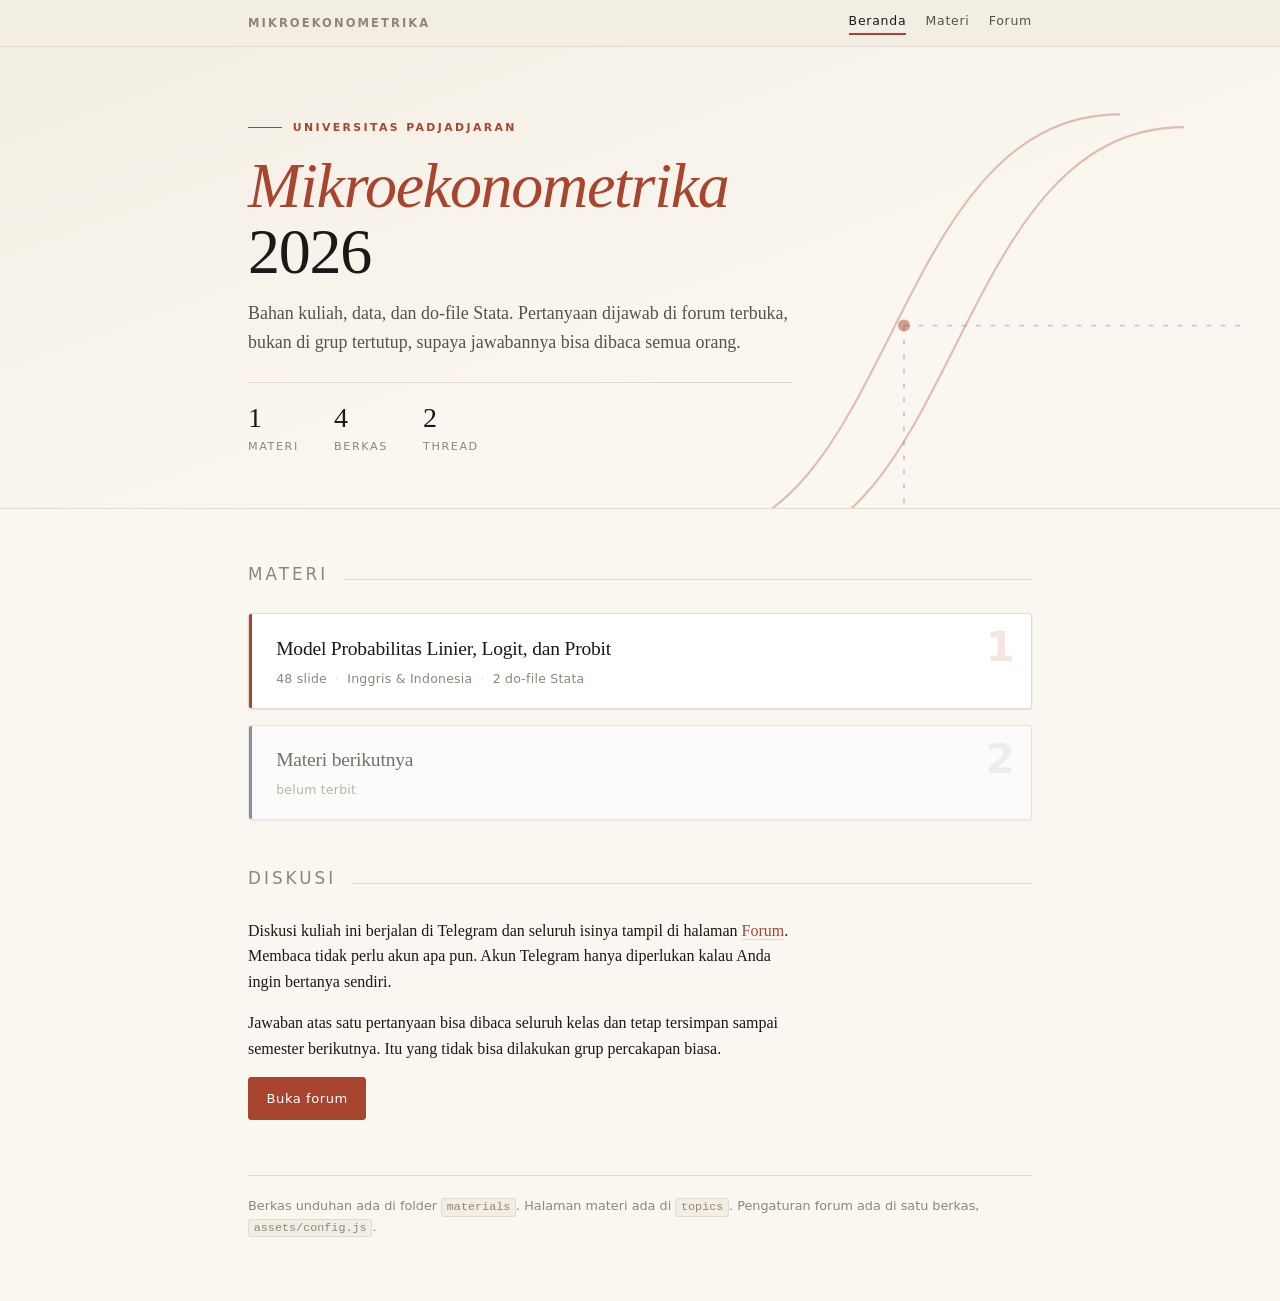
==== index.html @ be831c40 "Course site skeleton with Telegram-backed public forum Static site for GitHub Pages: materials plus " ====
<!DOCTYPE html>
<html lang="id">
<head>
<meta charset="utf-8">
<meta name="viewport" content="width=device-width, initial-scale=1">
<title>Mikroekonometrika 2026</title>
<meta name="description" content="Bahan kuliah dan forum diskusi Mikroekonometrika, Universitas Padjadjaran.">
<!-- TODO after the first deploy: set the real URL and uncomment.
     Telegram uses it to match a shared link to this page.
<link rel="canonical" href="https://anshory1972.github.io/miktrik2026/">
-->
<link rel="stylesheet" href="assets/style.css">
</head>
<body>

<div class="topbar">
  <div class="inner">
    <a class="brand" href="index.html">Mikroekonometrika</a>
    <nav>
      <a href="index.html" aria-current="page">Beranda</a>
      <a href="index.html#materi">Materi</a>
      <a href="forum.html">Forum</a>
    </nav>
  </div>
</div>

<div class="hero">
  <svg class="art" viewBox="0 0 800 420" preserveAspectRatio="xMaxYMid slice" aria-hidden="true">
    <!-- an S-curve, the shape the whole course turns on -->
    <g fill="none" stroke="currentColor" style="color:var(--terra)" stroke-width="1.3" opacity=".32">
      <path d="M430 372 C 560 372, 555 108, 700 108"/>
      <path d="M470 380 C 600 380, 595 116, 740 116"/>
    </g>
    <g fill="none" stroke="currentColor" style="color:var(--indigo)" stroke-width="1.1" opacity=".26">
      <path d="M430 372 L 780 372" stroke-dasharray="3 6"/>
      <path d="M565 240 L 780 240" stroke-dasharray="3 6"/>
      <path d="M565 240 L 565 400" stroke-dasharray="3 6"/>
    </g>
    <g fill="currentColor" style="color:var(--terra)" opacity=".5">
      <circle cx="565" cy="240" r="3.8"/>
    </g>
  </svg>

  <div class="inner">
    <p class="eyebrow">Universitas Padjadjaran</p>
    <h1><em>Mikroekonometrika</em><br>2026</h1>
    <p class="lede">Bahan kuliah, data, dan do-file Stata. Pertanyaan dijawab di forum terbuka, bukan di grup tertutup, supaya jawabannya bisa dibaca semua orang.</p>
    <div class="stats">
      <div class="stat"><span class="n">1</span><span class="l">Materi</span></div>
      <div class="stat"><span class="n">4</span><span class="l">Berkas</span></div>
      <div class="stat"><span class="n">2</span><span class="l">Thread</span></div>
    </div>
  </div>
</div>

<main>

  <div class="section-head" id="materi">
    <h2>Materi</h2><div class="fill"></div>
  </div>

  <ol class="list">

    <li class="card" style="--accent: var(--terra)">
      <a class="hit" href="topics/01-lpm-logit-probit.html">
        <span class="num">1</span>
        <h3>Model Probabilitas Linier, Logit, dan Probit</h3>
        <p class="meta"><span>48 slide</span><span>Inggris &amp; Indonesia</span><span>2 do-file Stata</span></p>
      </a>
    </li>

    <li class="card tbd" style="--accent: var(--indigo)">
      <div class="hit">
        <span class="num">2</span>
        <h3>Materi berikutnya</h3>
        <p class="meta"><span>belum terbit</span></p>
      </div>
    </li>

  </ol>

  <div class="section-head" style="margin-top:2.8rem">
    <h2>Diskusi</h2><div class="fill"></div>
  </div>

  <div class="prose">
    <p>Diskusi kuliah ini berjalan di Telegram dan seluruh isinya tampil di halaman <a href="forum.html">Forum</a>. Membaca tidak perlu akun apa pun. Akun Telegram hanya diperlukan kalau Anda ingin bertanya sendiri.</p>
    <p>Jawaban atas satu pertanyaan bisa dibaca seluruh kelas dan tetap tersimpan sampai semester berikutnya. Itu yang tidak bisa dilakukan grup percakapan biasa.</p>
    <p><a class="btn" href="forum.html">Buka forum</a></p>
  </div>

  <footer>
    Berkas unduhan ada di folder <code>materials</code>. Halaman materi ada di <code>topics</code>.
    Pengaturan forum ada di satu berkas, <code>assets/config.js</code>.
  </footer>

</main>

</body>
</html>
---- assets/style.css ----
/* ==========================================================================
   Mikroekonometrika 2026 - house style
   Palette and typography follow E:\cgetraining\index.html.
   All responsive rules are scoped `@media screen and (...)` so they never
   rewrite the print layout.
   ========================================================================== */

:root {
  --paper:      #faf7f0;
  --paper-2:    #f3eee3;
  --panel:      #ffffff;
  --ink:        #1a1917;
  --ink-soft:   #57534a;
  --ink-faint:  #8d877b;
  --rule:       #e2dacb;
  --terra:      #a8452f;
  --sage:       #4a6b57;
  --indigo:     #3d4d6b;
  --ochre:      #9a7420;
  --shadow:     rgba(60,50,35,.10);
  --shadow-lift:rgba(60,50,35,.18);
}
@media (prefers-color-scheme: dark) {
  :root {
    --paper:     #14130f;
    --paper-2:   #1b1a15;
    --panel:     #211f1a;
    --ink:       #ece7dc;
    --ink-soft:  #b0a99b;
    --ink-faint: #837c6e;
    --rule:      #33302a;
    --terra:     #e08a6c;
    --sage:      #8fc0a0;
    --indigo:    #93a8cc;
    --ochre:     #d9b356;
    --shadow:     rgba(0,0,0,.35);
    --shadow-lift:rgba(0,0,0,.5);
  }
}

* { box-sizing: border-box; }
html { -webkit-text-size-adjust: 100%; }
body {
  margin: 0;
  background: var(--paper);
  color: var(--ink);
  font: 16px/1.6 "Iowan Old Style", "Palatino Linotype", Palatino, "Book Antiqua", Georgia, serif;
  -webkit-font-smoothing: antialiased;
}
img { max-width: 100%; height: auto; }
.sans { font-family: "Avenir Next", Corbel, "Segoe UI", system-ui, sans-serif; }

/* ---------- nav (room for more menus later) ---------- */
.topbar {
  border-bottom: 1px solid var(--rule);
  background: var(--paper-2);
}
.topbar .inner {
  max-width: 52rem; margin: 0 auto;
  padding: .7rem 1.5rem;
  display: flex; align-items: center; gap: 1.4rem; flex-wrap: wrap;
}
.topbar .brand {
  font-family: "Avenir Next", Corbel, "Segoe UI", system-ui, sans-serif;
  font-size: .72rem; font-weight: 600;
  text-transform: uppercase; letter-spacing: .18em;
  color: var(--ink-faint); text-decoration: none;
  margin-right: auto;
}
.topbar .brand:hover { color: var(--terra); }
.topbar nav { display: flex; gap: 1.2rem; flex-wrap: wrap; }
.topbar nav a {
  font-family: "Avenir Next", Corbel, "Segoe UI", system-ui, sans-serif;
  font-size: .78rem; letter-spacing: .06em;
  color: var(--ink-soft); text-decoration: none;
  padding-bottom: 2px; border-bottom: 2px solid transparent;
}
.topbar nav a:hover { color: var(--terra); }
.topbar nav a[aria-current="page"] { color: var(--ink); border-bottom-color: var(--terra); }

/* ---------- hero ---------- */
.hero {
  position: relative;
  overflow: hidden;
  background: linear-gradient(160deg, var(--paper-2) 0%, var(--paper) 62%);
  border-bottom: 1px solid var(--rule);
}
.hero svg.art {
  position: absolute; inset: 0;
  width: 100%; height: 100%;
  pointer-events: none;
}
.hero .inner {
  position: relative;
  max-width: 52rem; margin: 0 auto;
  padding: 4.5rem 1.5rem 3.2rem;
}
.hero.compact .inner { padding: 2.8rem 1.5rem 2.2rem; }

.eyebrow {
  font-family: "Avenir Next", Corbel, "Segoe UI", system-ui, sans-serif;
  text-transform: uppercase; letter-spacing: .22em;
  font-size: .68rem; font-weight: 600;
  color: var(--terra);
  margin: 0 0 1rem;
}
.eyebrow::before {
  content: ""; display: inline-block;
  width: 2.1rem; height: 1px; background: var(--terra);
  vertical-align: .28em; margin-right: .7rem;
}

h1 {
  font-size: clamp(2.4rem, 7vw, 4rem);
  line-height: 1.03;
  font-weight: 400;
  letter-spacing: -.02em;
  margin: 0 0 .9rem;
}
.hero.compact h1 { font-size: clamp(1.9rem, 5vw, 2.9rem); }
h1 em { font-style: italic; color: var(--terra); }

.lede {
  font-size: 1.12rem;
  color: var(--ink-soft);
  max-width: 34rem;
  margin: 0 0 1.6rem;
}
.stats {
  display: flex; flex-wrap: wrap; gap: 2.2rem;
  padding-top: 1.3rem;
  border-top: 1px solid var(--rule);
  max-width: 34rem;
}
.stat .n { display: block; font-size: 1.75rem; line-height: 1; color: var(--ink); }
.stat .l {
  font-family: "Avenir Next", Corbel, "Segoe UI", system-ui, sans-serif;
  font-size: .7rem; text-transform: uppercase; letter-spacing: .14em;
  color: var(--ink-faint);
}

/* ---------- layout ---------- */
main { max-width: 52rem; margin: 0 auto; padding: 3.2rem 1.5rem 4rem; }

.section-head { display: flex; align-items: baseline; gap: 1rem; margin: 0 0 1.6rem; }
.section-head h2 {
  font-size: 1.05rem; font-weight: 400; margin: 0;
  font-family: "Avenir Next", Corbel, "Segoe UI", system-ui, sans-serif;
  text-transform: uppercase; letter-spacing: .18em;
  color: var(--ink-faint);
  white-space: nowrap;
}
.section-head .fill { flex: 1; height: 1px; background: var(--rule); }

ol.list, ul.list { list-style: none; margin: 0; padding: 0; }

/* ---------- cards ---------- */
.card {
  position: relative;
  background: var(--panel);
  border: 1px solid var(--rule);
  border-radius: 3px;
  margin-bottom: 1rem;
  box-shadow: 0 1px 2px var(--shadow);
  transition: transform .18s ease, box-shadow .18s ease, border-color .18s ease;
  overflow: hidden;
}
.card::before {
  content: ""; position: absolute; left: 0; top: 0; bottom: 0;
  width: 3px; background: var(--accent, var(--terra));
  transition: width .18s ease;
}
.card:hover { transform: translateY(-2px); box-shadow: 0 8px 22px var(--shadow-lift); border-color: var(--accent, var(--terra)); }
.card:hover::before { width: 6px; }
.card a.hit, .card div.hit { display: block; padding: 1.15rem 1.5rem 1.2rem 1.7rem; text-decoration: none; color: inherit; }
.card .num {
  position: absolute; right: 1.1rem; top: .75rem;
  font-family: "Avenir Next", Corbel, "Segoe UI", system-ui, sans-serif;
  font-size: 2.6rem; font-weight: 700; line-height: 1;
  color: var(--accent, var(--terra));
  opacity: .13; letter-spacing: -.03em; pointer-events: none;
}
.card h3 { font-size: 1.22rem; font-weight: 400; margin: 0 0 .3rem; letter-spacing: -.01em; }
.card a.hit:hover h3 { color: var(--accent, var(--terra)); }
.card .place { color: var(--accent, var(--terra)); font-style: italic; }

/* a card with nothing published behind it yet */
.card.tbd { opacity: .6; }
.card.tbd:hover { transform: none; box-shadow: 0 1px 2px var(--shadow); border-color: var(--rule); }
.card.tbd:hover::before { width: 3px; }

.meta {
  font-family: "Avenir Next", Corbel, "Segoe UI", system-ui, sans-serif;
  font-size: .78rem; color: var(--ink-faint);
  letter-spacing: .02em; margin: 0;
}
.meta span + span::before { content: "\00b7"; margin: 0 .5rem; color: var(--rule); }

/* ---------- prose ---------- */
.prose { max-width: 34rem; }
.prose p { margin: 0 0 1rem; }
.prose h3 { font-weight: 400; font-size: 1.3rem; margin: 2rem 0 .6rem; letter-spacing: -.01em; }
.prose ol, .prose ul { padding-left: 1.3rem; margin: 0 0 1rem; }
.prose li { margin-bottom: .45rem; }
.prose a { color: var(--terra); text-decoration: none; border-bottom: 1px solid var(--rule); }
.prose a:hover { border-bottom-color: var(--terra); }

/* ---------- download rows ---------- */
ul.files { list-style: none; margin: 0; padding: 0; }
ul.files li { border-bottom: 1px solid var(--rule); }
ul.files li:first-child { border-top: 1px solid var(--rule); }
ul.files a {
  display: flex; align-items: baseline; gap: .8rem; flex-wrap: wrap;
  padding: .85rem .2rem; text-decoration: none; color: inherit;
}
ul.files a:hover { background: var(--paper-2); }
ul.files .name { flex: 1 1 14rem; min-width: 0; }
ul.files a:hover .name { color: var(--terra); }
ul.files .tag {
  font-family: "Avenir Next", Corbel, "Segoe UI", system-ui, sans-serif;
  font-size: .68rem; text-transform: uppercase; letter-spacing: .12em;
  color: var(--ink-faint); white-space: nowrap;
}

.pill {
  display: inline-block;
  font-family: "Avenir Next", Corbel, "Segoe UI", system-ui, sans-serif;
  font-size: .72rem; letter-spacing: .08em; text-transform: uppercase;
  border: 1px solid var(--rule); border-radius: 999px;
  padding: .28rem .75rem; margin: 0 .4rem .4rem 0;
  color: var(--ink-soft);
}

/* ---------- discussion block ---------- */
.discuss {
  background: var(--panel);
  border: 1px solid var(--rule);
  border-radius: 3px;
  padding: 1.4rem 1.5rem 1.5rem;
  box-shadow: 0 1px 2px var(--shadow);
  margin-bottom: 1.2rem;
}
.discuss h3 {
  font-weight: 400; font-size: 1.18rem; margin: 0 0 .4rem;
  letter-spacing: -.01em;
}
.discuss p.intro { margin: 0 0 1rem; color: var(--ink-soft); max-width: 34rem; }
.discuss .frame { min-height: 3rem; }
/* Telegram injects its own iframe; keep it inside the box at every width */
.discuss .frame iframe { max-width: 100% !important; width: 100% !important; border: 0; }

.notice {
  font-family: "Avenir Next", Corbel, "Segoe UI", system-ui, sans-serif;
  font-size: .85rem; line-height: 1.55; color: var(--ink-soft);
  border-left: 3px solid var(--ochre);
  background: var(--paper-2);
  padding: .8rem 1rem;
  border-radius: 0 3px 3px 0;
}
.notice strong { color: var(--ink); }
.notice code { font-size: .88em; }
.notice a { color: var(--terra); }

/* NOTE ON SPECIFICITY. `.prose a` is (0,1,1) and would beat a bare `.btn`
   (0,1,0), painting the label terracotta on a terracotta ground - an
   invisible button. Every button rule therefore repeats the `a` element so
   it matches at (0,1,1) or higher and wins on source order. */
a.btn, .prose a.btn {
  display: inline-block;
  font-family: "Avenir Next", Corbel, "Segoe UI", system-ui, sans-serif;
  font-size: .82rem; letter-spacing: .04em;
  text-decoration: none;
  color: #fff; background: var(--terra);
  border: 1px solid var(--terra);
  border-radius: 3px; padding: .62rem 1.1rem;
  margin: 0 .4rem .4rem 0;
}
a.btn:hover, .prose a.btn:hover { filter: brightness(1.08); border-color: var(--terra); }
a.btn.ghost, .prose a.btn.ghost { background: transparent; color: var(--terra); border-color: var(--rule); }
a.btn.ghost:hover, .prose a.btn.ghost:hover { border-color: var(--terra); filter: none; }

/* In dark mode --terra becomes a light salmon, so white label text loses
   contrast. Flip the label to near-black instead. Declared after the rules
   above so it wins at equal specificity. */
@media (prefers-color-scheme: dark) {
  a.btn, .prose a.btn { color: #14130f; }
  a.btn.ghost, .prose a.btn.ghost { color: var(--terra); }
}

/* ---------- footer ---------- */
footer {
  border-top: 1px solid var(--rule);
  margin-top: 3rem; padding-top: 1.3rem;
  font-family: "Avenir Next", Corbel, "Segoe UI", system-ui, sans-serif;
  font-size: .8rem; color: var(--ink-faint);
}
footer a { color: var(--ink-soft); }
code {
  font-family: Consolas, "SF Mono", monospace; font-size: .92em;
  background: var(--paper-2); border: 1px solid var(--rule);
  border-radius: 3px; padding: .1em .4em;
}

/* anything genuinely wide scrolls inside itself instead of widening the page */
.wide { display: block; width: max-content; max-width: 100%; overflow-x: auto; }

@media (prefers-reduced-motion: reduce) {
  .card { transition: none; }
}

/* Scoped to screen so print is untouched. */
@media screen and (max-width: 34rem) {
  .hero .inner { padding-top: 2.6rem; }
  .hero svg.art { opacity: .5; }
  .card .num { display: none; }
  .card a.hit, .card div.hit { padding-right: 1.2rem; }
  .stats { gap: 1.4rem; }
  main { padding: 2.4rem 1.1rem 3rem; }
  .discuss { padding: 1.1rem 1.1rem 1.2rem; }
  .topbar .inner { padding: .6rem 1.1rem; gap: 1rem; }
}
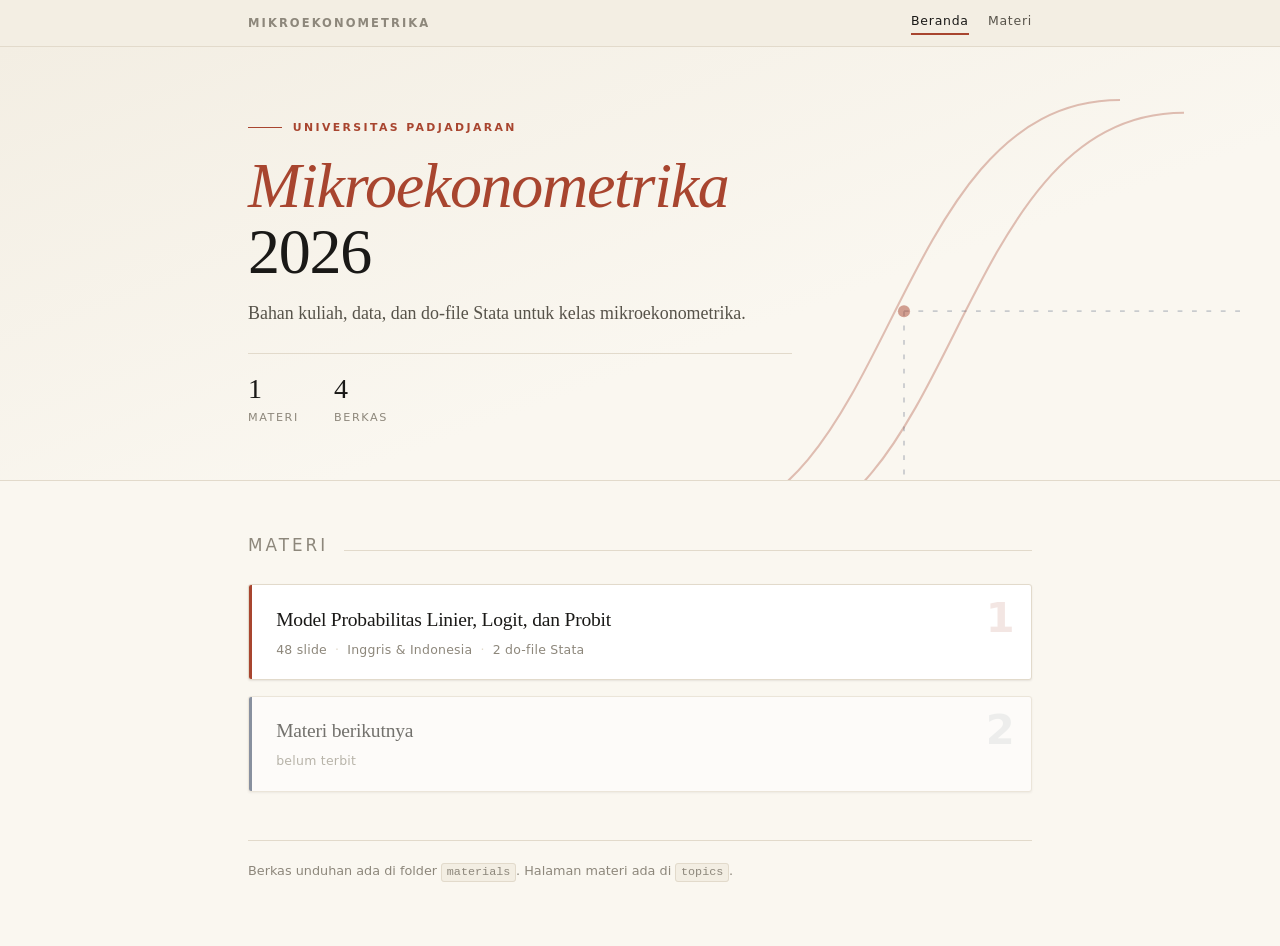
==== commit 6b643837: "Remove the Telegram discussion forum Removed at the author's request. The setup was too fragile to k" ====
--- a/index.html
+++ b/index.html
@@ -4,11 +4,8 @@
 <meta charset="utf-8">
 <meta name="viewport" content="width=device-width, initial-scale=1">
 <title>Mikroekonometrika 2026</title>
-<meta name="description" content="Bahan kuliah dan forum diskusi Mikroekonometrika, Universitas Padjadjaran.">
-<!-- TODO after the first deploy: set the real URL and uncomment.
-     Telegram uses it to match a shared link to this page.
+<meta name="description" content="Bahan kuliah Mikroekonometrika, Universitas Padjadjaran.">
 <link rel="canonical" href="https://anshory1972.github.io/miktrik2026/">
--->
 <link rel="stylesheet" href="assets/style.css">
 </head>
 <body>
@@ -19,7 +16,6 @@
     <nav>
       <a href="index.html" aria-current="page">Beranda</a>
       <a href="index.html#materi">Materi</a>
-      <a href="forum.html">Forum</a>
     </nav>
   </div>
 </div>
@@ -44,11 +40,10 @@
   <div class="inner">
     <p class="eyebrow">Universitas Padjadjaran</p>
     <h1><em>Mikroekonometrika</em><br>2026</h1>
-    <p class="lede">Bahan kuliah, data, dan do-file Stata. Pertanyaan dijawab di forum terbuka, bukan di grup tertutup, supaya jawabannya bisa dibaca semua orang.</p>
+    <p class="lede">Bahan kuliah, data, dan do-file Stata untuk kelas mikroekonometrika.</p>
     <div class="stats">
       <div class="stat"><span class="n">1</span><span class="l">Materi</span></div>
       <div class="stat"><span class="n">4</span><span class="l">Berkas</span></div>
-      <div class="stat"><span class="n">2</span><span class="l">Thread</span></div>
     </div>
   </div>
 </div>
@@ -79,19 +74,8 @@
 
   </ol>
 
-  <div class="section-head" style="margin-top:2.8rem">
-    <h2>Diskusi</h2><div class="fill"></div>
-  </div>
-
-  <div class="prose">
-    <p>Diskusi kuliah ini berjalan di Telegram dan seluruh isinya tampil di halaman <a href="forum.html">Forum</a>. Membaca tidak perlu akun apa pun. Akun Telegram hanya diperlukan kalau Anda ingin bertanya sendiri.</p>
-    <p>Jawaban atas satu pertanyaan bisa dibaca seluruh kelas dan tetap tersimpan sampai semester berikutnya. Itu yang tidak bisa dilakukan grup percakapan biasa.</p>
-    <p><a class="btn" href="forum.html">Buka forum</a></p>
-  </div>
-
   <footer>
     Berkas unduhan ada di folder <code>materials</code>. Halaman materi ada di <code>topics</code>.
-    Pengaturan forum ada di satu berkas, <code>assets/config.js</code>.
   </footer>
 
 </main>
--- a/assets/style.css
+++ b/assets/style.css
@@ -231,24 +231,6 @@
   color: var(--ink-soft);
 }
 
-/* ---------- discussion block ---------- */
-.discuss {
-  background: var(--panel);
-  border: 1px solid var(--rule);
-  border-radius: 3px;
-  padding: 1.4rem 1.5rem 1.5rem;
-  box-shadow: 0 1px 2px var(--shadow);
-  margin-bottom: 1.2rem;
-}
-.discuss h3 {
-  font-weight: 400; font-size: 1.18rem; margin: 0 0 .4rem;
-  letter-spacing: -.01em;
-}
-.discuss p.intro { margin: 0 0 1rem; color: var(--ink-soft); max-width: 34rem; }
-.discuss .frame { min-height: 3rem; }
-/* Telegram injects its own iframe; keep it inside the box at every width */
-.discuss .frame iframe { max-width: 100% !important; width: 100% !important; border: 0; }
-
 .notice {
   font-family: "Avenir Next", Corbel, "Segoe UI", system-ui, sans-serif;
   font-size: .85rem; line-height: 1.55; color: var(--ink-soft);
@@ -316,6 +298,5 @@
   .card a.hit, .card div.hit { padding-right: 1.2rem; }
   .stats { gap: 1.4rem; }
   main { padding: 2.4rem 1.1rem 3rem; }
-  .discuss { padding: 1.1rem 1.1rem 1.2rem; }
   .topbar .inner { padding: .6rem 1.1rem; gap: 1rem; }
 }
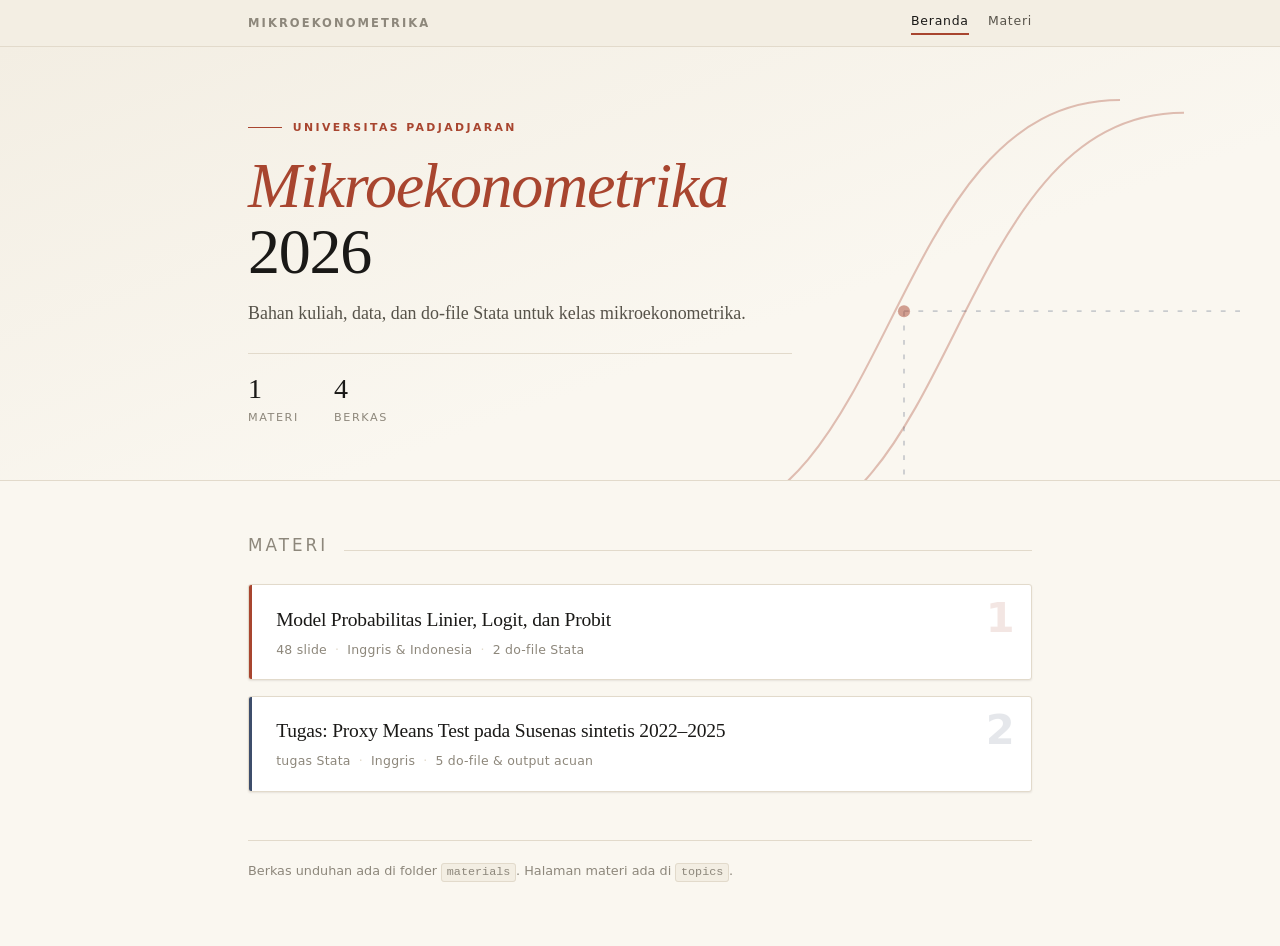
==== commit 3f04dcd6: "Add the PMT assignment on synthetic Susenas 2022-2025 Topic page 02 with the data package layout, th" ====
--- a/index.html
+++ b/index.html
@@ -64,12 +64,12 @@
       </a>
     </li>
 
-    <li class="card tbd" style="--accent: var(--indigo)">
-      <div class="hit">
+    <li class="card" style="--accent: var(--indigo)">
+      <a class="hit" href="topics/02-pmt-assignment.html">
         <span class="num">2</span>
-        <h3>Materi berikutnya</h3>
-        <p class="meta"><span>belum terbit</span></p>
-      </div>
+        <h3>Tugas: Proxy Means Test pada Susenas sintetis 2022&ndash;2025</h3>
+        <p class="meta"><span>tugas Stata</span><span>Inggris</span><span>5 do-file &amp; output acuan</span></p>
+      </a>
     </li>
 
   </ol>
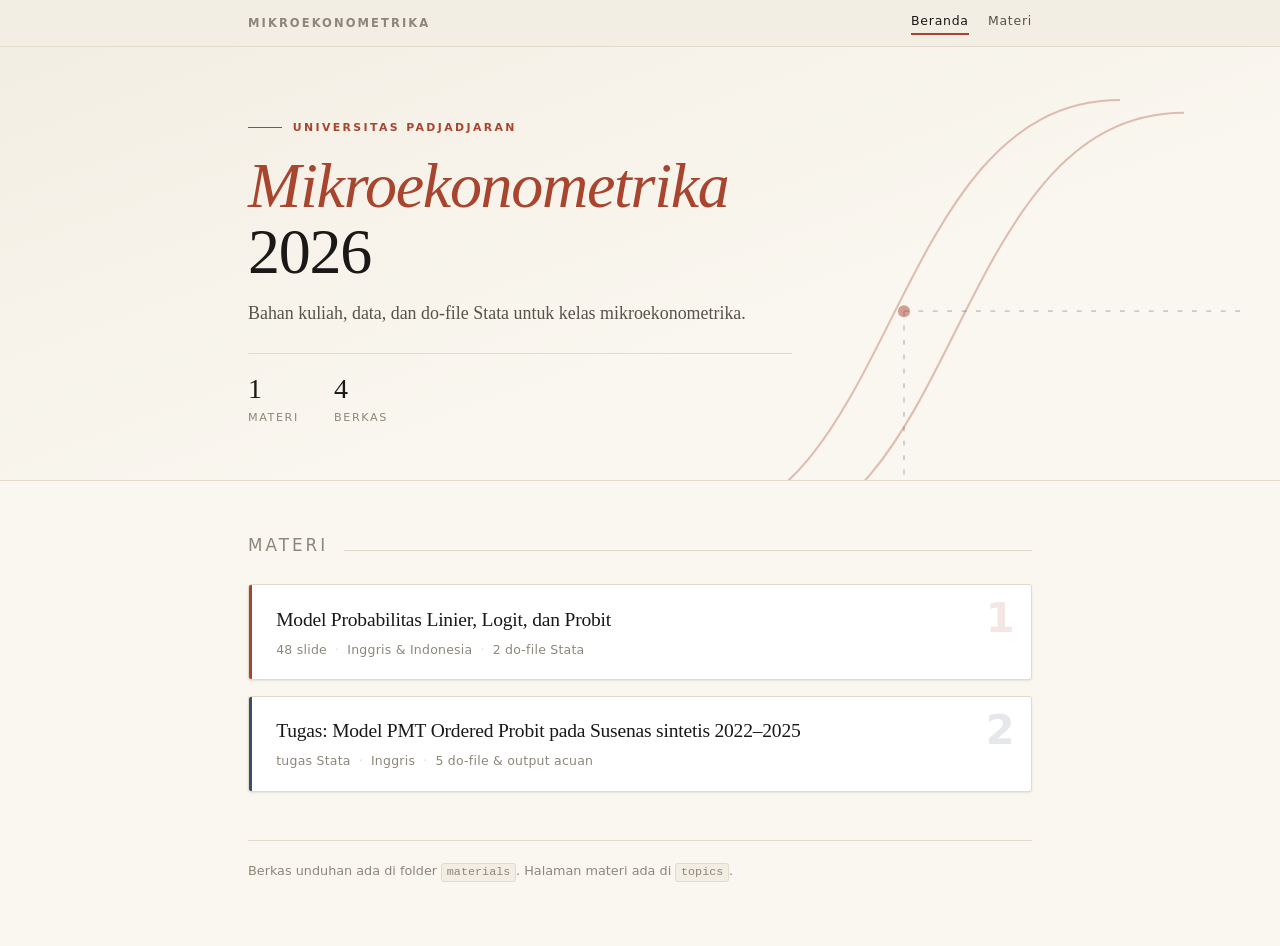
==== commit 1e0c33be: "Retitle topic 02: An Ordered Probit PMT Model Co-Authored-By: Claude Fable 5.1 <noreply@anthropic.co" ====
--- a/index.html
+++ b/index.html
@@ -67,7 +67,7 @@
     <li class="card" style="--accent: var(--indigo)">
       <a class="hit" href="topics/02-pmt-assignment.html">
         <span class="num">2</span>
-        <h3>Tugas: Proxy Means Test pada Susenas sintetis 2022&ndash;2025</h3>
+        <h3>Tugas: Model PMT Ordered Probit pada Susenas sintetis 2022&ndash;2025</h3>
         <p class="meta"><span>tugas Stata</span><span>Inggris</span><span>5 do-file &amp; output acuan</span></p>
       </a>
     </li>
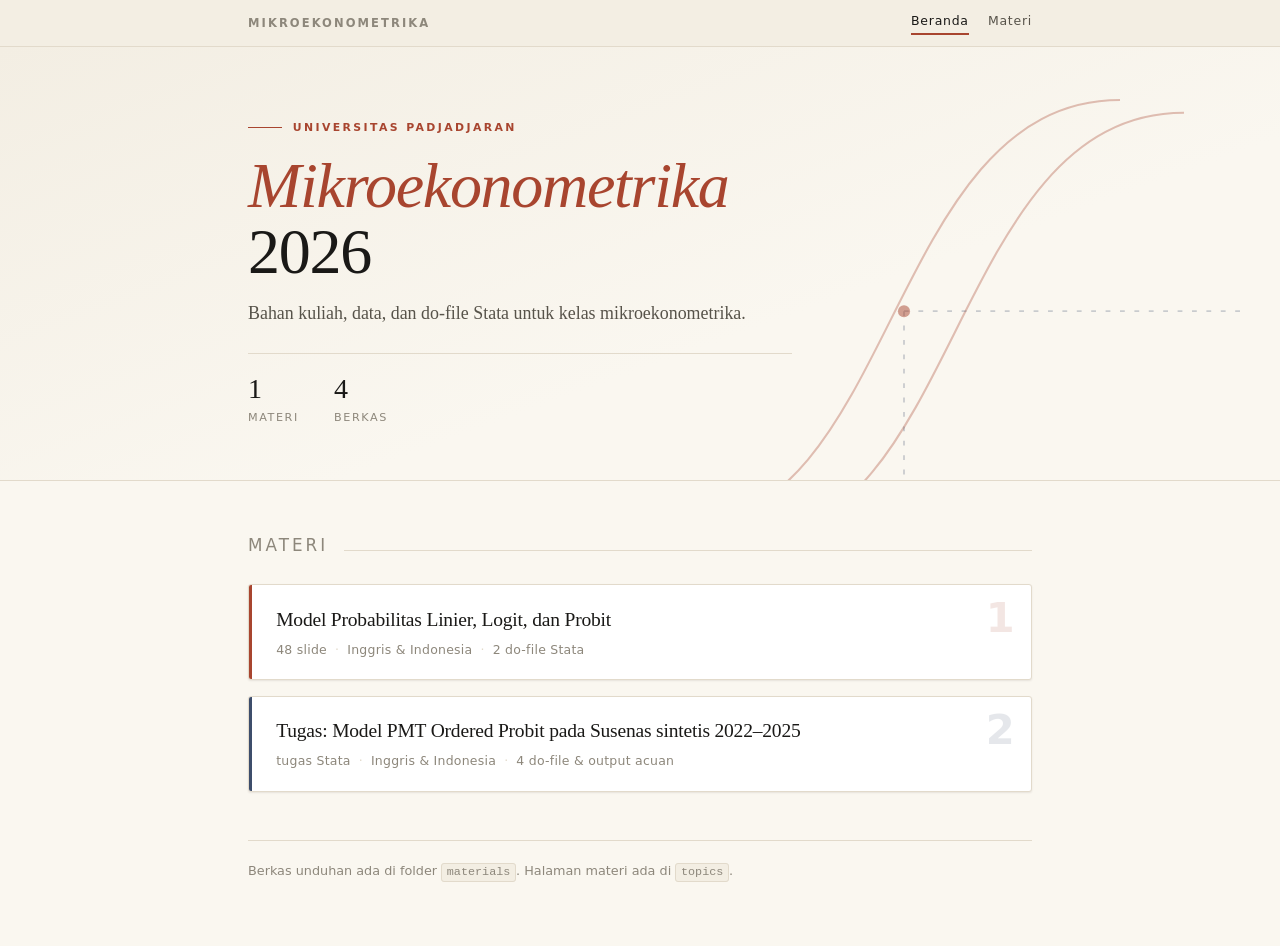
==== commit 2436ec2c: "PMT assignment page in Indonesian, with a language switch on both pages Co-Authored-By: Claude Fable" ====
--- a/index.html
+++ b/index.html
@@ -68,7 +68,7 @@
       <a class="hit" href="topics/02-pmt-assignment.html">
         <span class="num">2</span>
         <h3>Tugas: Model PMT Ordered Probit pada Susenas sintetis 2022&ndash;2025</h3>
-        <p class="meta"><span>tugas Stata</span><span>Inggris</span><span>5 do-file &amp; output acuan</span></p>
+        <p class="meta"><span>tugas Stata</span><span>Inggris &amp; Indonesia</span><span>4 do-file &amp; output acuan</span></p>
       </a>
     </li>
 
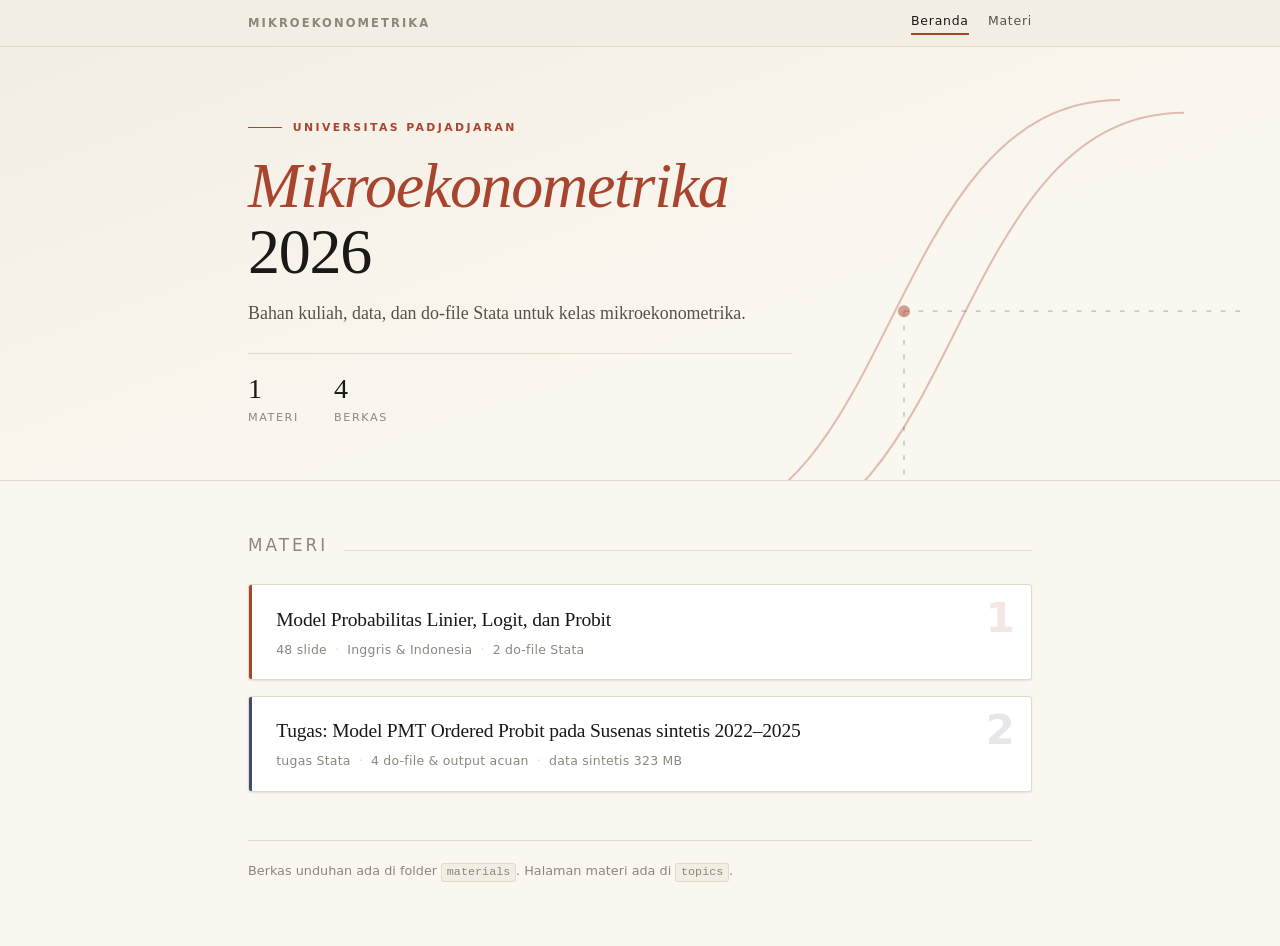
==== commit b831854a: "PMT assignment: Indonesian page only; reference output also as PDF Co-Authored-By: Claude Fable 5.1 " ====
--- a/index.html
+++ b/index.html
@@ -68,7 +68,7 @@
       <a class="hit" href="topics/02-pmt-assignment.html">
         <span class="num">2</span>
         <h3>Tugas: Model PMT Ordered Probit pada Susenas sintetis 2022&ndash;2025</h3>
-        <p class="meta"><span>tugas Stata</span><span>Inggris &amp; Indonesia</span><span>4 do-file &amp; output acuan</span></p>
+        <p class="meta"><span>tugas Stata</span><span>4 do-file &amp; output acuan</span><span>data sintetis 323 MB</span></p>
       </a>
     </li>
 
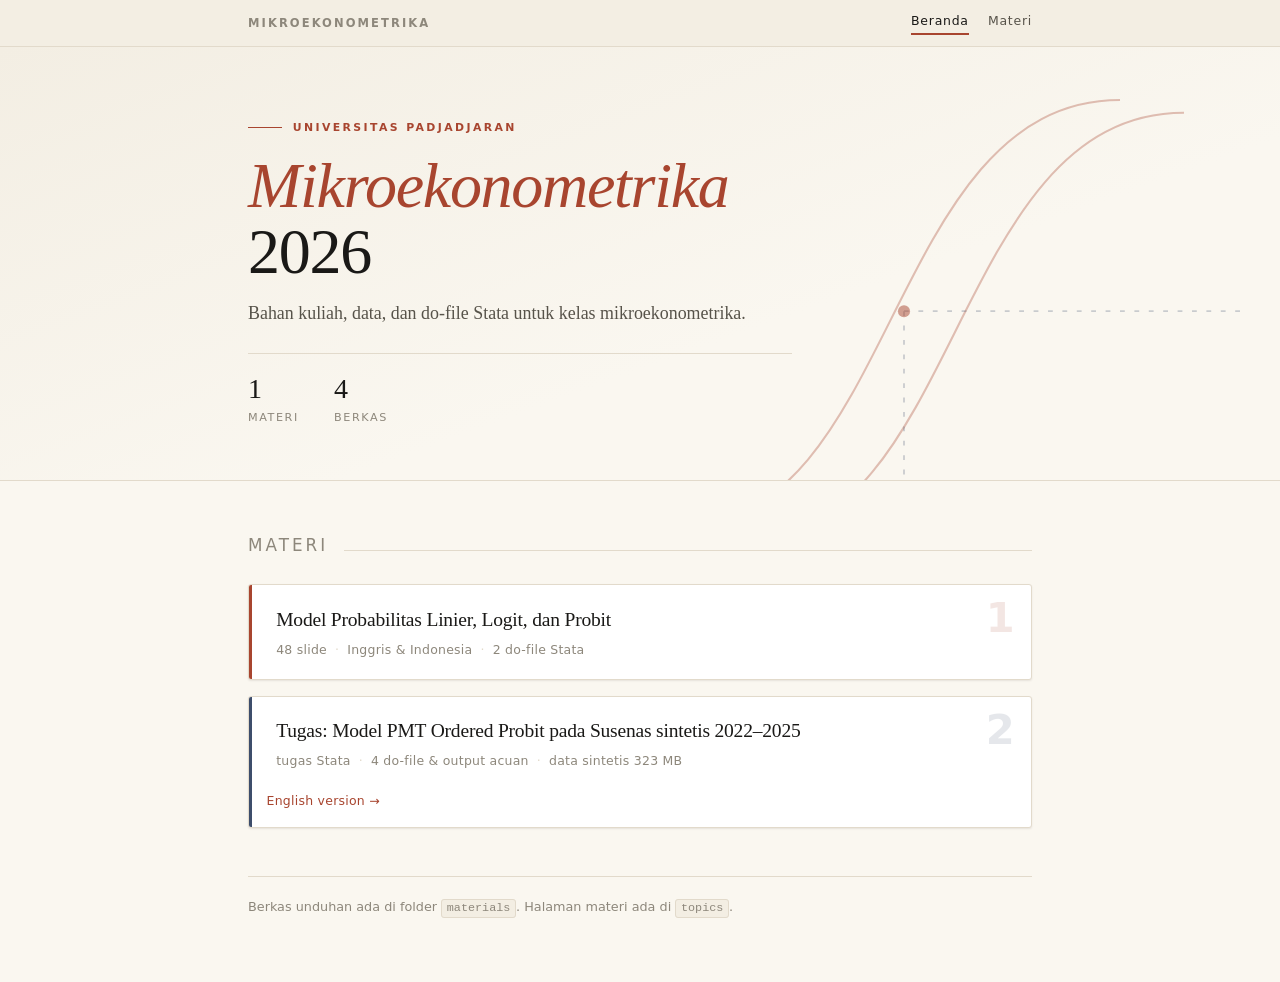
==== commit 4c3623c4: "Add the English version of the PMT assignment page Built from the English source by the same builder" ====
--- a/index.html
+++ b/index.html
@@ -70,6 +70,7 @@
         <h3>Tugas: Model PMT Ordered Probit pada Susenas sintetis 2022&ndash;2025</h3>
         <p class="meta"><span>tugas Stata</span><span>4 do-file &amp; output acuan</span><span>data sintetis 323 MB</span></p>
       </a>
+      <p class="meta" style="padding: 0 1.1rem 1rem"><a href="topics/02-pmt-assignment-en.html">English version &rarr;</a></p>
     </li>
 
   </ol>
--- a/assets/style.css
+++ b/assets/style.css
@@ -300,3 +300,7 @@
   main { padding: 2.4rem 1.1rem 3rem; }
   .topbar .inner { padding: .6rem 1.1rem; gap: 1rem; }
 }
+
+/* a language link under a card, in the card's own quiet register */
+.meta a { color: var(--terra); text-decoration: none; border-bottom: 1px solid transparent; }
+.meta a:hover { border-bottom-color: var(--terra); }
